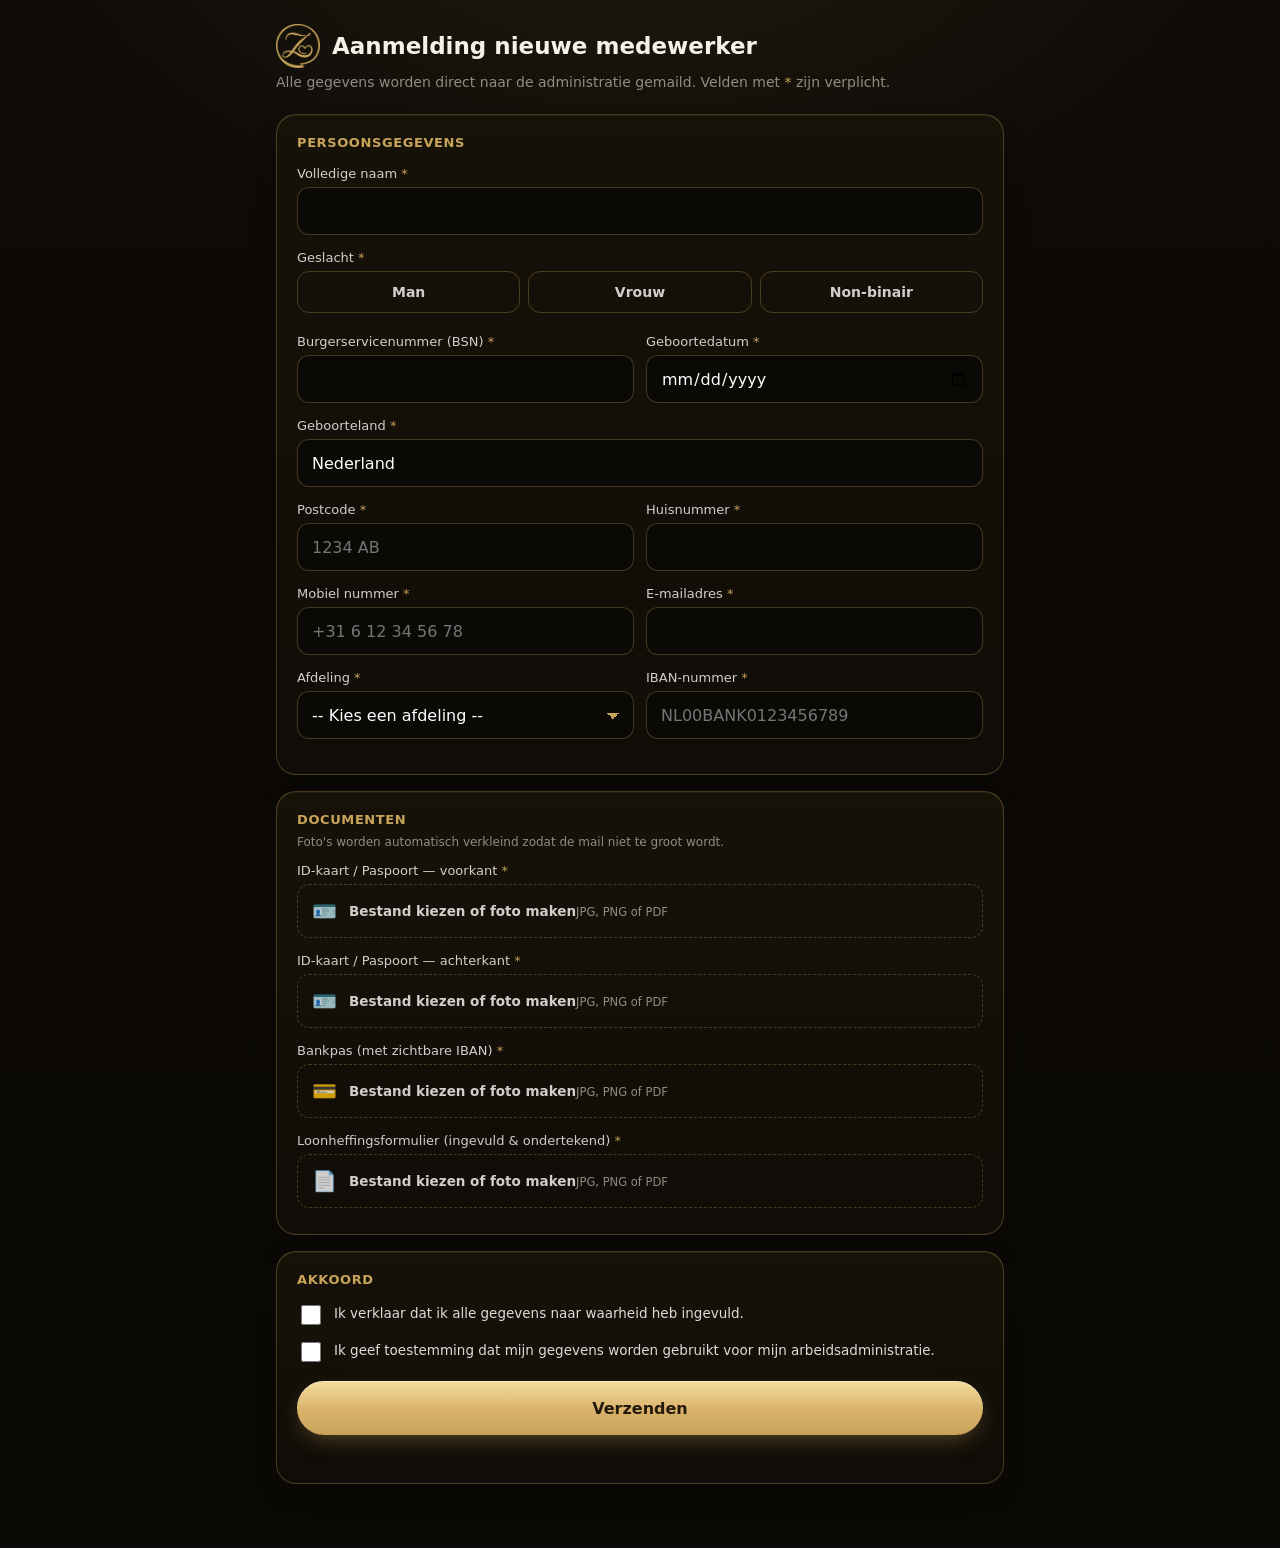
==== aanmelden/index.html @ 8e77f2b1 "Losse aanmeldpagina /aanmelden/ voor nieuwe medewerkers (zonder toegang tot de app) Co-Authored-By: " ====
<!DOCTYPE html>
<html lang="nl">
<head>
<meta charset="utf-8">
<meta name="viewport" content="width=device-width, initial-scale=1, viewport-fit=cover">
<title>Aanmelden — 't Zusje Roermond</title>
<link rel="icon" type="image/png" href="../favicon.png">
<link rel="apple-touch-icon" href="../favicon.png">
<style>
:root{--gold:#c8a45b;--gold-bright:#f0d28a;--bg:#0b0906;--bg2:#120d08;--line:rgba(200,164,91,.3);--muted:rgba(245,241,232,.55);--grad-gold:linear-gradient(180deg,#f4dc9c 0%,#d9b26a 55%,#c8a45b 100%);--ease:cubic-bezier(.4,0,.2,1)}
*,*::before,*::after{box-sizing:border-box}
html,body{margin:0;background:radial-gradient(ellipse 90% 45% at 50% -8%, rgba(200,164,91,.10), transparent 60%),linear-gradient(180deg,#0d0a07,#0b0906);color:#f5f1e8;font-family:Inter,ui-sans-serif,system-ui,-apple-system,"Segoe UI",sans-serif;-webkit-font-smoothing:antialiased}
.wrap{max-width:760px;margin:0 auto;padding:24px 16px calc(48px + env(safe-area-inset-bottom))}

.backbtn{display:inline-block;border:1px solid var(--line);background:transparent;color:var(--gold);
  font-family:inherit;font-size:13px;font-weight:600;padding:9px 16px;border-radius:999px;cursor:pointer;
  margin-bottom:16px;text-decoration:none}
.backbtn:hover{background:#1a1a1a;border-color:var(--gold)}
.head{display:flex;align-items:center;gap:12px;margin-bottom:6px}
.head img{width:44px;height:44px;object-fit:contain}
h1{font-size:23px;font-weight:600;margin:0}
.sub{color:var(--muted);font-size:14px;margin:0 0 24px}

.card{border:1px solid var(--line);border-radius:20px;background:linear-gradient(180deg,#171208,#100c07);padding:20px;margin-bottom:16px;box-shadow:0 12px 30px -14px rgba(0,0,0,.6),inset 0 1px 0 rgba(240,210,138,.07)}
.card h2{font-size:13px;font-weight:700;margin:0 0 16px;color:var(--gold);
  text-transform:uppercase;letter-spacing:.6px}

.field{margin-bottom:15px}
.field:last-child{margin-bottom:0}
label{display:block;font-size:13px;color:rgba(255,255,255,.8);margin:0 0 6px;font-weight:500}
.req{color:var(--gold)}
input[type=text],input[type=date],input[type=tel],input[type=email],select{
  width:100%;min-height:48px;border:1px solid var(--line);border-radius:12px;background:var(--bg);color:#fff;
  font-size:16px;padding:0 14px;outline:none;font-family:inherit}
select{appearance:none;background-image:linear-gradient(45deg,transparent 50%,var(--gold) 50%),linear-gradient(135deg,var(--gold) 50%,transparent 50%);
  background-position:calc(100% - 20px) 21px,calc(100% - 14px) 21px;background-size:6px 6px,6px 6px;background-repeat:no-repeat;padding-right:40px}
input:focus,select:focus{border-color:var(--gold);box-shadow:0 0 0 4px rgba(200,164,91,.15),0 0 20px -8px rgba(200,164,91,.4)}
.row{display:flex;gap:12px;flex-wrap:wrap}
.row>.field{flex:1;min-width:150px}
.hint{font-size:12px;color:var(--muted);margin-top:5px}

/* radio's */
.radios{display:flex;gap:8px;flex-wrap:wrap}
.radio{flex:1;min-width:100px;position:relative}
.radio input{position:absolute;opacity:0;width:0;height:0}
.radio span{display:block;text-align:center;border:1px solid var(--line);border-radius:12px;padding:12px 8px;
  font-size:14px;font-weight:600;cursor:pointer;transition:all .15s ease}
.radio input:checked+span{background:var(--grad-gold);color:#241a0c;border-color:transparent;box-shadow:0 4px 12px -4px rgba(200,164,91,.5)}
.radio input:focus-visible+span{box-shadow:0 0 0 3px rgba(200,164,91,.3)}

/* uploads */
.upload{border:1px dashed var(--line);border-radius:12px;padding:14px;display:flex;align-items:center;gap:12px;
  cursor:pointer;transition:border-color .15s ease,background .15s ease}
.upload:hover{border-color:var(--gold);background:rgba(200,164,91,.05)}
.upload.filled{border-style:solid;border-color:var(--gold);background:rgba(200,164,91,.1);box-shadow:0 0 18px -8px rgba(200,164,91,.35)}
.upload input{display:none}
.upload .ico{font-size:20px;flex:0 0 auto}
.upload .txt{flex:1;min-width:0}
.upload .name{font-size:13.5px;font-weight:600;overflow:hidden;text-overflow:ellipsis;white-space:nowrap}
.upload .meta{font-size:11.5px;color:var(--muted);margin-top:2px}

/* akkoord */
.check{display:flex;align-items:flex-start;gap:10px;margin-bottom:12px}
.check input{width:20px;height:20px;accent-color:var(--gold);flex:0 0 auto;margin-top:2px}
.check label{margin:0;font-size:13.5px;line-height:1.5;color:rgba(255,255,255,.85)}

.btn{width:100%;min-height:54px;border:none;background:var(--grad-gold);color:#241a0c;
  border-radius:999px;font-size:16px;font-weight:800;cursor:pointer;font-family:inherit;margin-top:4px;box-shadow:0 8px 24px -8px rgba(200,164,91,.5),inset 0 1px 0 rgba(255,255,255,.5);transition:all .18s var(--ease)}
.btn:hover:not(:disabled){filter:brightness(1.06);transform:translateY(-1px)}
.btn:disabled{opacity:.5;cursor:not-allowed}
.msg{margin-top:14px;padding:14px 16px;border-radius:12px;font-size:14px;line-height:1.5;display:none}
.msg.err{display:block;background:rgba(255,107,107,.12);border:1px solid rgba(255,107,107,.45);color:#ff9b9b}
.msg.ok{display:block;background:rgba(200,164,91,.12);border:1px solid var(--gold);color:var(--gold)}
.progress{font-size:13px;color:var(--muted);text-align:center;margin-top:10px;min-height:18px}

#done{display:none;text-align:center;padding:40px 20px}
#done .big{font-size:48px;margin-bottom:12px}
#done h2{font-size:22px;margin:0 0 8px;color:var(--gold)}
#done p{color:var(--muted);font-size:14px;line-height:1.6;margin:0 0 20px}
#done button{min-height:48px;padding:0 24px;border:1px solid var(--gold);background:transparent;color:var(--gold);
  border-radius:24px;font-size:15px;font-weight:600;cursor:pointer;font-family:inherit}
</style>
</head>
<body>
<div class="wrap">
  <div id="formView">
    <div class="head">
      <img src="../logo.png" alt="">
      <h1>Aanmelding nieuwe medewerker</h1>
    </div>
    <p class="sub">Alle gegevens worden direct naar de administratie gemaild. Velden met <span class="req">*</span> zijn verplicht.</p>

    <form id="signupForm" novalidate>
      <div class="card">
        <h2>Persoonsgegevens</h2>

        <div class="field">
          <label for="fullName">Volledige naam <span class="req">*</span></label>
          <input type="text" id="fullName" name="fullName" autocomplete="name" required>
        </div>

        <div class="field">
          <label>Geslacht <span class="req">*</span></label>
          <div class="radios">
            <label class="radio"><input type="radio" name="gender" value="Man"><span>Man</span></label>
            <label class="radio"><input type="radio" name="gender" value="Vrouw"><span>Vrouw</span></label>
            <label class="radio"><input type="radio" name="gender" value="Non-binair"><span>Non-binair</span></label>
          </div>
        </div>

        <div class="row">
          <div class="field">
            <label for="bsn">Burgerservicenummer (BSN) <span class="req">*</span></label>
            <input type="text" id="bsn" name="bsn" inputmode="numeric" required>
          </div>
          <div class="field">
            <label for="birthDate">Geboortedatum <span class="req">*</span></label>
            <input type="date" id="birthDate" name="birthDate" required>
          </div>
        </div>

        <div class="field">
          <label for="birthCountry">Geboorteland <span class="req">*</span></label>
          <input type="text" id="birthCountry" name="birthCountry" value="Nederland" required>
        </div>

        <div class="row">
          <div class="field">
            <label for="postcode">Postcode <span class="req">*</span></label>
            <input type="text" id="postcode" name="postcode" placeholder="1234 AB" required>
          </div>
          <div class="field">
            <label for="houseNumber">Huisnummer <span class="req">*</span></label>
            <input type="text" id="houseNumber" name="houseNumber" required>
          </div>
        </div>

        <div class="row">
          <div class="field">
            <label for="mobile">Mobiel nummer <span class="req">*</span></label>
            <input type="tel" id="mobile" name="mobile" placeholder="+31 6 12 34 56 78" required>
          </div>
          <div class="field">
            <label for="email">E-mailadres <span class="req">*</span></label>
            <input type="email" id="email" name="email" autocomplete="email" required>
          </div>
        </div>

        <div class="row">
          <div class="field">
            <label for="department">Afdeling <span class="req">*</span></label>
            <select id="department" name="department" required>
              <option value="">-- Kies een afdeling --</option>
              <option>Bediening</option>
              <option>Keuken</option>
              <option>Spoelkeuken</option>
              <option>Schoonmaak</option>
            </select>
          </div>
          <div class="field">
            <label for="iban">IBAN-nummer <span class="req">*</span></label>
            <input type="text" id="iban" name="iban" placeholder="NL00BANK0123456789" required>
          </div>
        </div>
      </div>

      <div class="card">
        <h2>Documenten</h2>
        <p class="hint" style="margin:-8px 0 14px">Foto's worden automatisch verkleind zodat de mail niet te groot wordt.</p>

        <div class="field">
          <label>ID-kaart / Paspoort — voorkant <span class="req">*</span></label>
          <label class="upload" data-for="id_front">
            <span class="ico">🪪</span>
            <span class="txt"><span class="name">Bestand kiezen of foto maken</span><span class="meta">JPG, PNG of PDF</span></span>
            <input type="file" id="id_front" accept=".jpg,.jpeg,.png,.pdf,image/*">
          </label>
        </div>

        <div class="field">
          <label>ID-kaart / Paspoort — achterkant <span class="req">*</span></label>
          <label class="upload" data-for="id_back">
            <span class="ico">🪪</span>
            <span class="txt"><span class="name">Bestand kiezen of foto maken</span><span class="meta">JPG, PNG of PDF</span></span>
            <input type="file" id="id_back" accept=".jpg,.jpeg,.png,.pdf,image/*">
          </label>
        </div>

        <div class="field">
          <label>Bankpas (met zichtbare IBAN) <span class="req">*</span></label>
          <label class="upload" data-for="bank_card">
            <span class="ico">💳</span>
            <span class="txt"><span class="name">Bestand kiezen of foto maken</span><span class="meta">JPG, PNG of PDF</span></span>
            <input type="file" id="bank_card" accept=".jpg,.jpeg,.png,.pdf,image/*">
          </label>
        </div>

        <div class="field">
          <label>Loonheffingsformulier (ingevuld &amp; ondertekend) <span class="req">*</span></label>
          <label class="upload" data-for="tax_form">
            <span class="ico">📄</span>
            <span class="txt"><span class="name">Bestand kiezen of foto maken</span><span class="meta">JPG, PNG of PDF</span></span>
            <input type="file" id="tax_form" accept=".jpg,.jpeg,.png,.pdf,image/*">
          </label>
        </div>
      </div>

      <div class="card">
        <h2>Akkoord</h2>
        <div class="check">
          <input type="checkbox" id="confirm_correct">
          <label for="confirm_correct">Ik verklaar dat ik alle gegevens naar waarheid heb ingevuld.</label>
        </div>
        <div class="check">
          <input type="checkbox" id="confirm_privacy">
          <label for="confirm_privacy">Ik geef toestemming dat mijn gegevens worden gebruikt voor mijn arbeidsadministratie.</label>
        </div>

        <button type="submit" class="btn" id="submitBtn">Verzenden</button>
        <div class="progress" id="progress"></div>
        <div class="msg" id="msg"></div>
      </div>
    </form>
  </div>

  <div id="done">
    <div class="big">✅</div>
    <h2>Bedankt voor je aanmelding!</h2>
    <p>De gegevens en documenten zijn verstuurd naar de administratie.<br>Je hoeft verder niets te doen.</p>
    <button type="button" id="againBtn">Nog een aanmelding invullen</button>
  </div>
</div>

<script>
(function(){
  // Apps Script dat de mail met bijlagen naar roermond@zusje.nl stuurt
  const SCRIPT_URL = "https://script.google.com/macros/s/AKfycbzLA7ptHlCQ_8UNu_KPLHgY06nI4bRJ4HIxs0BdPX3J9Y5zzXhY_HVU4SG-o9XKZ1rypQ/exec";

  const $ = id => document.getElementById(id);
  const form = $('signupForm'), btn = $('submitBtn'), msg = $('msg'), prog = $('progress');
  const FILES = ['id_front','id_back','bank_card','tax_form'];
  const MAX_DIM = 1600, JPEG_Q = 0.72, MAX_TOTAL = 18 * 1024 * 1024;

  // Bestandsnaam tonen zodra er iets gekozen is
  FILES.forEach(id=>{
    const input = $(id), box = input.closest('.upload');
    input.addEventListener('change', ()=>{
      const f = input.files && input.files[0];
      box.classList.toggle('filled', !!f);
      box.querySelector('.name').textContent = f ? f.name : 'Bestand kiezen of foto maken';
      box.querySelector('.meta').textContent = f ? (Math.round(f.size/1024) + ' KB') : 'JPG, PNG of PDF';
    });
  });

  function showMsg(type, html){ msg.className = 'msg ' + type; msg.innerHTML = html; }
  function clearMsg(){ msg.className = 'msg'; msg.innerHTML = ''; }

  // Afbeeldingen verkleinen zodat de mail binnen de limiet blijft (PDF blijft ongemoeid)
  function processFile(file){
    return new Promise((resolve, reject)=>{
      if(!file.type.startsWith('image/')){
        const r = new FileReader();
        r.onload = ()=> resolve({ data:(r.result+'').split(',')[1]||'', name:file.name, type:file.type||'application/octet-stream' });
        r.onerror = reject;
        r.readAsDataURL(file);
        return;
      }
      const r = new FileReader();
      r.onload = ()=>{
        const img = new Image();
        img.onload = ()=>{
          let {width:w, height:h} = img;
          const scale = Math.min(1, MAX_DIM/Math.max(w,h));
          w = Math.round(w*scale); h = Math.round(h*scale);
          const c = document.createElement('canvas');
          c.width = w; c.height = h;
          const ctx = c.getContext('2d');
          ctx.fillStyle = '#fff'; ctx.fillRect(0,0,w,h);
          ctx.drawImage(img, 0, 0, w, h);
          const dataUrl = c.toDataURL('image/jpeg', JPEG_Q);
          const base = file.name.replace(/\.[^.]+$/,'');
          resolve({ data:dataUrl.split(',')[1], name: base + '.jpg', type:'image/jpeg' });
        };
        img.onerror = reject;
        img.src = r.result;
      };
      r.onerror = reject;
      r.readAsDataURL(file);
    });
  }

  function validate(){
    const errors = [];
    const val = id => ($(id).value||'').trim();
    if(!val('fullName')) errors.push('Vul de volledige naam in.');
    if(!document.querySelector('input[name="gender"]:checked')) errors.push('Kies een geslacht.');
    if(!/^\d{8,9}$/.test(val('bsn').replace(/\s/g,''))) errors.push('Controleer het BSN (8 of 9 cijfers).');
    if(!val('birthDate')) errors.push('Vul de geboortedatum in.');
    if(!val('birthCountry')) errors.push('Vul het geboorteland in.');
    if(!val('postcode')) errors.push('Vul de postcode in.');
    if(!val('houseNumber')) errors.push('Vul het huisnummer in.');
    const mobile = val('mobile').replace(/\s/g,'');
    if(!/^(\+31|0)6\d{8}$/.test(mobile)) errors.push('Controleer het mobiele nummer (bijv. +31 6 12345678).');
    if(!/^[^@\s]+@[^@\s]+\.[^@\s]+$/.test(val('email'))) errors.push('Controleer het e-mailadres.');
    if(!val('department')) errors.push('Kies een afdeling.');
    const iban = val('iban').toUpperCase().replace(/\s/g,'');
    if(!/^NL\d{2}[A-Z]{4}\d{10}$/.test(iban)) errors.push('Controleer de IBAN (bijv. NL00BANK0123456789).');
    FILES.forEach(id=>{ if(!$(id).files || !$(id).files.length) errors.push('Upload alle vier de documenten.'); });
    if(!$('confirm_correct').checked || !$('confirm_privacy').checked) errors.push('Zet beide vinkjes onderaan.');
    return [...new Set(errors)];
  }

  form.addEventListener('submit', async e=>{
    e.preventDefault();
    clearMsg();
    const errors = validate();
    if(errors.length){ showMsg('err', errors.join('<br>')); window.scrollTo({top:document.body.scrollHeight, behavior:'smooth'}); return; }

    btn.disabled = true; btn.textContent = 'Verzenden…';
    prog.textContent = 'Documenten voorbereiden…';
    try{
      const processed = {};
      let total = 0;
      for(let i=0;i<FILES.length;i++){
        const id = FILES[i];
        prog.textContent = 'Document ' + (i+1) + ' van ' + FILES.length + ' voorbereiden…';
        processed[id] = await processFile($(id).files[0]);
        total += (processed[id].data.length * 3) / 4;
      }
      if(total > MAX_TOTAL) throw new Error('De documenten zijn samen te groot (' + Math.round(total/1024/1024) + ' MB). Maak de fotos kleiner en probeer opnieuw.');

      const fd = new FormData();
      ['fullName','bsn','birthDate','birthCountry','postcode','houseNumber','mobile','email','department','iban']
        .forEach(k => fd.append(k, ($(k).value||'').trim()));
      fd.append('gender', document.querySelector('input[name="gender"]:checked').value);
      FILES.forEach(id=>{
        fd.append(id + '_data', processed[id].data);
        fd.append(id + '_name', processed[id].name);
        fd.append(id + '_type', processed[id].type);
      });

      prog.textContent = 'Versturen naar de administratie…';
      const r = await fetch(SCRIPT_URL, { method:'POST', body: fd });
      let ok = r.ok;
      try{ const j = await r.json(); ok = ok && j && j.ok !== false; }catch(_){}
      if(!ok) throw new Error('De administratie kon het formulier niet ontvangen.');

      $('formView').style.display = 'none';
      $('done').style.display = 'block';
      window.scrollTo({top:0});
    }catch(err){
      showMsg('err', (err && err.message) ? err.message : 'Er ging iets mis bij het verzenden. Probeer het opnieuw.');
    }finally{
      btn.disabled = false; btn.textContent = 'Verzenden'; prog.textContent = '';
    }
  });

  $('againBtn').addEventListener('click', ()=>{
    form.reset();
    FILES.forEach(id=>{
      const box = $(id).closest('.upload');
      box.classList.remove('filled');
      box.querySelector('.name').textContent = 'Bestand kiezen of foto maken';
      box.querySelector('.meta').textContent = 'JPG, PNG of PDF';
    });
    clearMsg();
    $('done').style.display = 'none';
    $('formView').style.display = 'block';
  });
})();
</script>
</body>
</html>
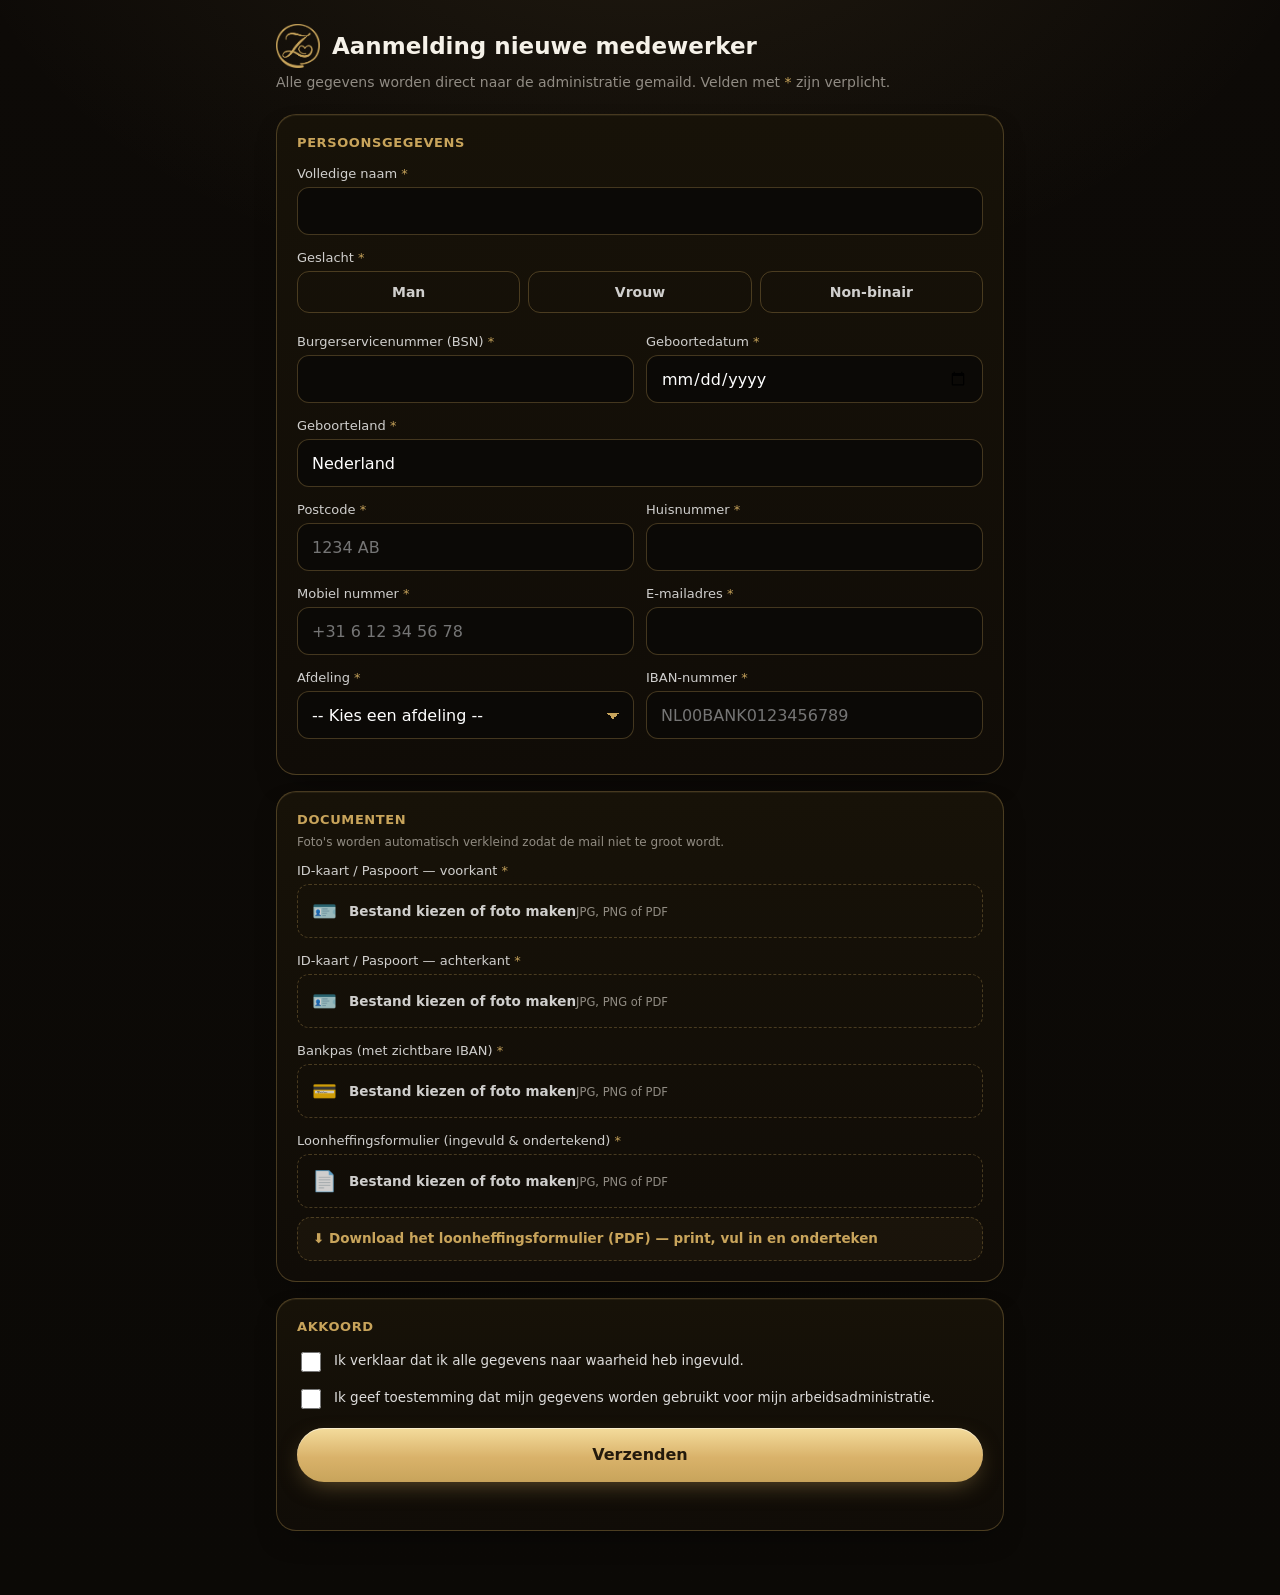
==== commit 4a87d5c9: "Downloadlink loonheffingsformulier (Belastingdienst-PDF) onder uploadveld Co-Authored-By: Claude Opu" ====
--- a/aanmelden/index.html
+++ b/aanmelden/index.html
@@ -79,6 +79,10 @@
 #done p{color:var(--muted);font-size:14px;line-height:1.6;margin:0 0 20px}
 #done button{min-height:48px;padding:0 24px;border:1px solid var(--gold);background:transparent;color:var(--gold);
   border-radius:24px;font-size:15px;font-weight:600;cursor:pointer;font-family:inherit}
+.dlform{display:block;margin-top:9px;padding:11px 15px;border:1px dashed var(--line);border-radius:14px;
+  color:var(--gold);font-size:13.5px;font-weight:600;text-decoration:none;line-height:1.45;
+  background:rgba(200,164,91,.05);transition:all .18s var(--ease)}
+.dlform:hover{border-color:var(--gold);background:rgba(200,164,91,.12)}
 </style>
 </head>
 <body>
@@ -202,6 +206,9 @@
             <span class="txt"><span class="name">Bestand kiezen of foto maken</span><span class="meta">JPG, PNG of PDF</span></span>
             <input type="file" id="tax_form" accept=".jpg,.jpeg,.png,.pdf,image/*">
           </label>
+          <a class="dlform" href="https://download.belastingdienst.nl/belastingdienst/docs/model_opgaaf_gegevens_loonheffingen_lh0082z12fol.pdf" target="_blank" rel="noopener">
+            ⬇️ Download het loonheffingsformulier (PDF) — print, vul in en onderteken
+          </a>
         </div>
       </div>
 
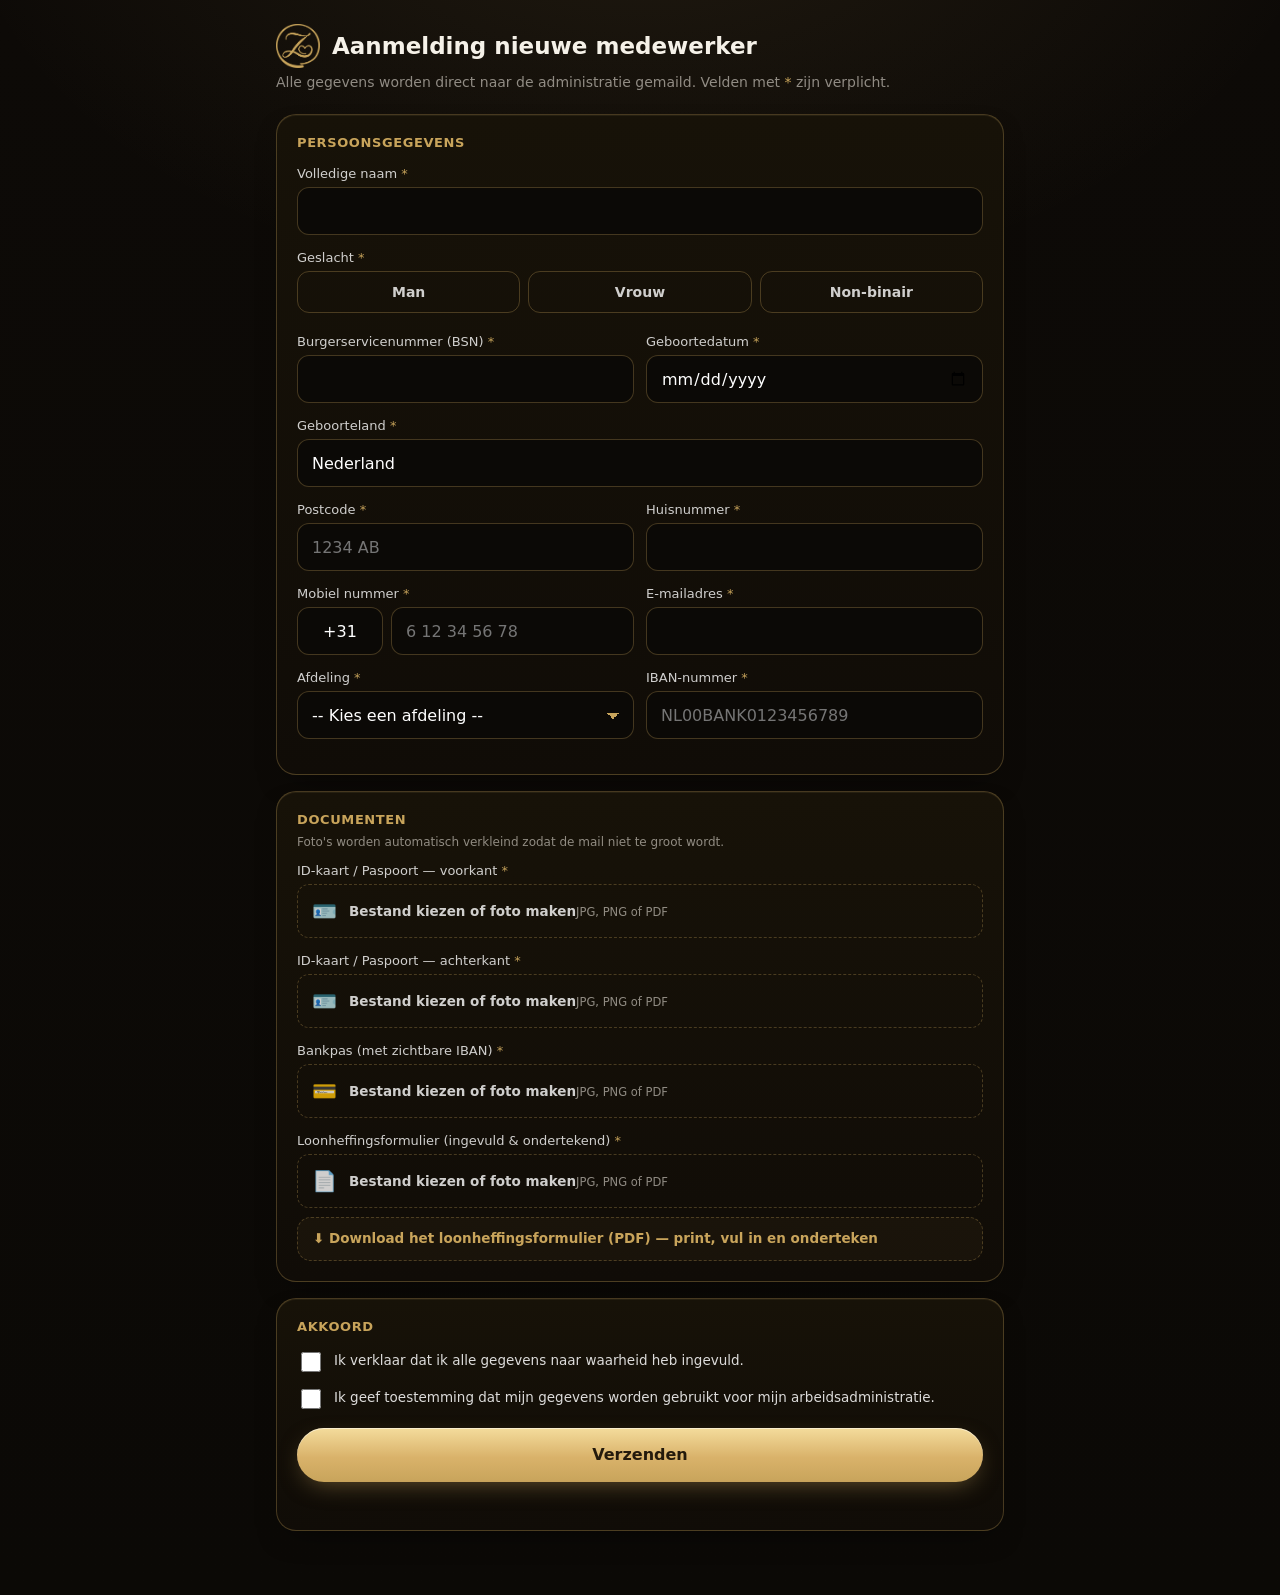
==== commit 90b754d3: "Medewerkerformulier: bijlagen 'Type - Naam', geboortedatum dd-mm-jjjj, landcode+telefoon kopieerbaar" ====
--- a/aanmelden/index.html
+++ b/aanmelden/index.html
@@ -142,7 +142,10 @@
         <div class="row">
           <div class="field">
             <label for="mobile">Mobiel nummer <span class="req">*</span></label>
-            <input type="tel" id="mobile" name="mobile" placeholder="+31 6 12 34 56 78" required>
+            <div style="display:grid;grid-template-columns:86px 1fr;gap:8px">
+              <input type="tel" id="landcode" value="+31" aria-label="Landcode" style="text-align:center">
+              <input type="tel" id="mobile" name="mobile" placeholder="6 12 34 56 78" required>
+            </div>
           </div>
           <div class="field">
             <label for="email">E-mailadres <span class="req">*</span></label>
@@ -241,7 +244,7 @@
 <script>
 (function(){
   // Apps Script dat de mail met bijlagen naar roermond@zusje.nl stuurt
-  const SCRIPT_URL = "https://script.google.com/macros/s/AKfycbzLA7ptHlCQ_8UNu_KPLHgY06nI4bRJ4HIxs0BdPX3J9Y5zzXhY_HVU4SG-o9XKZ1rypQ/exec";
+  const SCRIPT_URL = "https://script.google.com/macros/s/AKfycbx6XXMHSoVzK_YWDLSq16mtLCgaiT5tpUDcjieL1RUgyUH71VGdkr2II8nqudqjcMYY/exec";
 
   const $ = id => document.getElementById(id);
   const form = $('signupForm'), btn = $('submitBtn'), msg = $('msg'), prog = $('progress');
@@ -306,8 +309,12 @@
     if(!val('birthCountry')) errors.push('Vul het geboorteland in.');
     if(!val('postcode')) errors.push('Vul de postcode in.');
     if(!val('houseNumber')) errors.push('Vul het huisnummer in.');
-    const mobile = val('mobile').replace(/\s/g,'');
-    if(!/^(\+31|0)6\d{8}$/.test(mobile)) errors.push('Controleer het mobiele nummer (bijv. +31 6 12345678).');
+    const landcode = val('landcode').replace(/\s/g,'') || '+31';
+    let mobiel = val('mobile').replace(/\D/g,'');
+    if(mobiel.startsWith('0')) mobiel = mobiel.slice(1);
+    if(!/^\+\d{1,3}$/.test(landcode)) errors.push('Controleer de landcode (bijv. +31).');
+    else if(landcode === '+31' && !/^6\d{8}$/.test(mobiel)) errors.push('Controleer het mobiele nummer (bijv. 6 12 34 56 78).');
+    else if(landcode !== '+31' && !/^\d{6,12}$/.test(mobiel)) errors.push('Controleer het mobiele nummer.');
     if(!/^[^@\s]+@[^@\s]+\.[^@\s]+$/.test(val('email'))) errors.push('Controleer het e-mailadres.');
     if(!val('department')) errors.push('Kies een afdeling.');
     const iban = val('iban').toUpperCase().replace(/\s/g,'');
@@ -336,18 +343,30 @@
       }
       if(total > MAX_TOTAL) throw new Error('De documenten zijn samen te groot (' + Math.round(total/1024/1024) + ' MB). Maak de fotos kleiner en probeer opnieuw.');
 
-      const fd = new FormData();
-      ['fullName','bsn','birthDate','birthCountry','postcode','houseNumber','mobile','email','department','iban']
-        .forEach(k => fd.append(k, ($(k).value||'').trim()));
-      fd.append('gender', document.querySelector('input[name="gender"]:checked').value);
-      FILES.forEach(id=>{
-        fd.append(id + '_data', processed[id].data);
-        fd.append(id + '_name', processed[id].name);
-        fd.append(id + '_type', processed[id].type);
+      // Telefoonnummer als één kopieerbaar internationaal nummer
+      let mobiel = ($('mobile').value||'').replace(/\D/g,'');
+      if(mobiel.startsWith('0')) mobiel = mobiel.slice(1);
+      const telefoon = (($('landcode').value||'+31').replace(/\s/g,'')) + mobiel;
+      // Geboortedatum als dd-mm-jjjj (direct kopieerbaar)
+      const gd = ($('birthDate').value||'').split('-');
+      const geboortedatum = gd.length === 3 ? gd[2] + '-' + gd[1] + '-' + gd[0] : $('birthDate').value;
+
+      const velden = {};
+      ['fullName','bsn','birthCountry','postcode','houseNumber','email','department','iban']
+        .forEach(k => velden[k] = ($(k).value||'').trim());
+      velden.birthDate = geboortedatum;
+      velden.mobile = telefoon;
+      velden.gender = document.querySelector('input[name="gender"]:checked').value;
+
+      // Bijlagen: eerst wat het is, dan de naam van de medewerker
+      const LABELS = { id_front:'ID voorkant', id_back:'ID achterkant', bank_card:'Bankpas', tax_form:'Loonheffingsformulier' };
+      const files = FILES.map(id => {
+        const ext = (processed[id].name.match(/\.[^.]+$/) || [''])[0];
+        return { name: LABELS[id] + ' - ' + velden.fullName + ext, mime: processed[id].type, data: processed[id].data };
       });
 
       prog.textContent = 'Versturen naar de administratie…';
-      const r = await fetch(SCRIPT_URL, { method:'POST', body: fd });
+      const r = await fetch(SCRIPT_URL, { method:'POST', body: JSON.stringify({ type:'medewerker', velden, files }) });
       let ok = r.ok;
       try{ const j = await r.json(); ok = ok && j && j.ok !== false; }catch(_){}
       if(!ok) throw new Error('De administratie kon het formulier niet ontvangen.');
